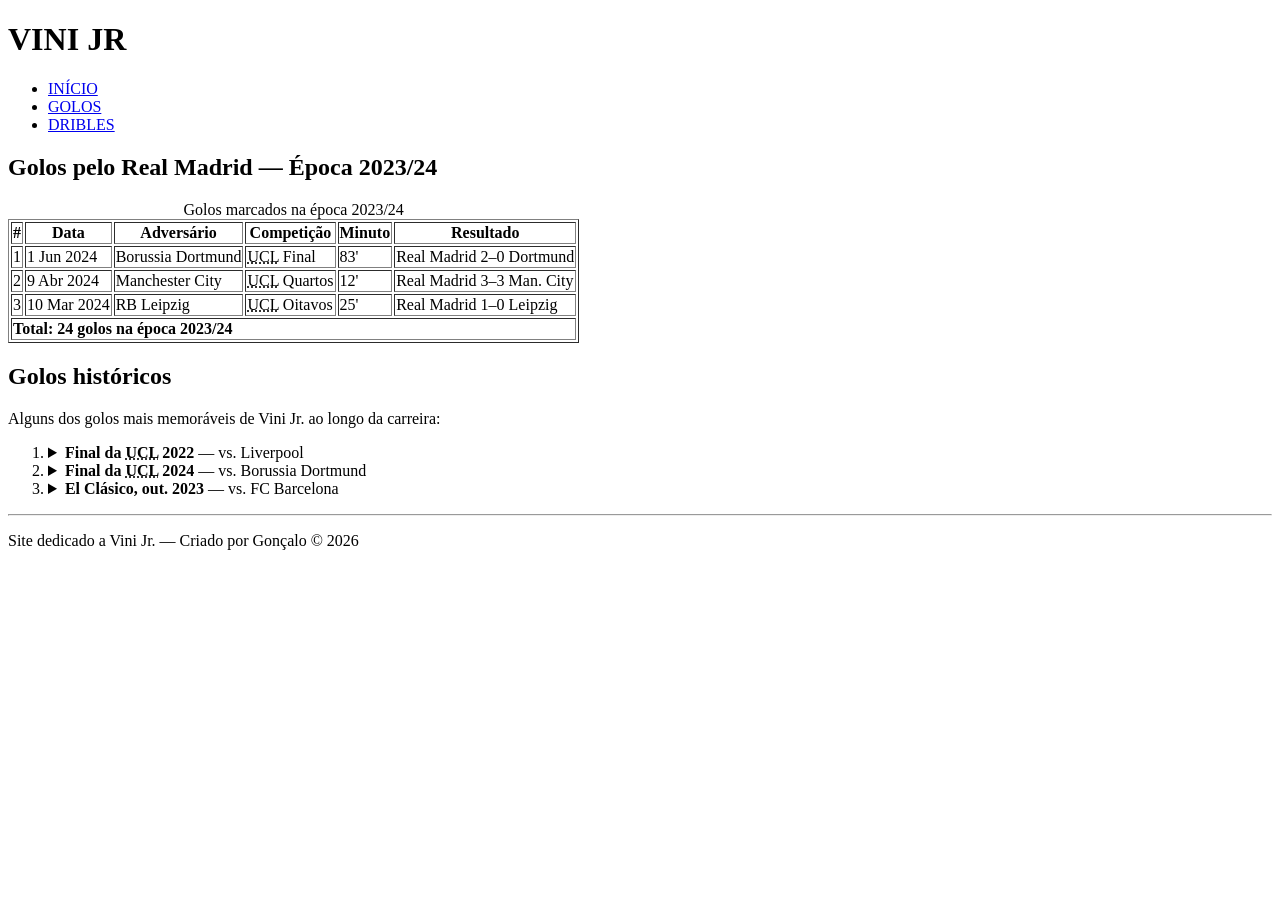
==== golos.html @ e5a8696d "Melhorias HTML: index.html e golos.html com semantica, tabelas e acessibilidade" ====
<!DOCTYPE html>

<html lang="pt">

<head>
    <meta charset="UTF-8">
    <meta name="viewport" content="width=device-width, initial-scale=1.0">
    <meta name="description"
        content="Lista completa de golos de Vinicius Jr. pelo Real Madrid e pela Seleção Brasileira.">
    <title>Golos de Vini Jr.</title>
    <link rel="icon" href="favicon.ico" type="image/x-icon">
</head>

<body>
    <header>
        <h1>VINI JR</h1>
        <nav>
            <ul>
                <li><a href="index.html">INÍCIO</a></li>
                <li><a href="golos.html">GOLOS</a></li>
                <li><a href="dribles.html">DRIBLES</a></li>
            </ul>
        </nav>
    </header>

    <main>
        <section>
            <h2>Golos pelo Real Madrid — Época <time datetime="2024">2023/24</time></h2>
            <table border="1">
                <caption>Golos marcados na época 2023/24</caption>
                <thead>
                    <tr>
                        <th scope="col">#</th>
                        <th scope="col">Data</th>
                        <th scope="col">Adversário</th>
                        <th scope="col">Competição</th>
                        <th scope="col">Minuto</th>
                        <th scope="col">Resultado</th>
                    </tr>
                </thead>
                <tbody>
                    <tr>
                        <td>1</td>
                        <td><time datetime="2024-06-01">1 Jun 2024</time></td>
                        <td>Borussia Dortmund</td>
                        <td><abbr title="Liga dos Campeões da UEFA">UCL</abbr> Final</td>
                        <td>83'</td>
                        <td>Real Madrid 2&ndash;0 Dortmund</td>
                    </tr>
                    <tr>
                        <td>2</td>
                        <td><time datetime="2024-04-09">9 Abr 2024</time></td>
                        <td>Manchester City</td>
                        <td><abbr title="Liga dos Campeões da UEFA">UCL</abbr> Quartos</td>
                        <td>12'</td>
                        <td>Real Madrid 3&ndash;3 Man. City</td>
                    </tr>
                    <tr>
                        <td>3</td>
                        <td><time datetime="2024-03-10">10 Mar 2024</time></td>
                        <td>RB Leipzig</td>
                        <td><abbr title="Liga dos Campeões da UEFA">UCL</abbr> Oitavos</td>
                        <td>25'</td>
                        <td>Real Madrid 1&ndash;0 Leipzig</td>
                    </tr>
                </tbody>
                <tfoot>
                    <tr>
                        <td colspan="6"><strong>Total: 24 golos na época 2023/24</strong></td>
                    </tr>
                </tfoot>
            </table>
        </section>

        <section>
            <h2>Golos históricos</h2>
            <p>Alguns dos golos mais memoráveis de Vini Jr. ao longo da carreira:</p>
            <ol>
                <li>
                    <details>
                        <summary><strong>Final da <abbr title="Liga dos Campeões">UCL</abbr> 2022</strong> — vs.
                            Liverpool</summary>
                        <p>Golo solitário que deu o título europeu ao Real Madrid. Remate cruzado ao segundo poste no
                            minuto <time datetime="PT59M">59'</time>.</p>
                    </details>
                </li>
                <li>
                    <details>
                        <summary><strong>Final da <abbr title="Liga dos Campeões">UCL</abbr> 2024</strong> — vs.
                            Borussia Dortmund</summary>
                        <p>Golo de cabeça no minuto <time datetime="PT83M">83'</time> que selou o segundo título europeu
                            consecutivo.</p>
                    </details>
                </li>
                <li>
                    <details>
                        <summary><strong>El Clásico, <time datetime="2023-10-28">out. 2023</time></strong> — vs. FC
                            Barcelona</summary>
                        <p>Drible e finalização de marca maior no clássico espanhol, contribuindo para a vitória do Real
                            Madrid.</p>
                    </details>
                </li>
            </ol>
        </section>
    </main>

    <footer>
        <hr>
        <p>Site dedicado a Vini Jr. &mdash; Criado por Gonçalo &copy; <time datetime="2026">2026</time></p>
    </footer>
</body>

</html>
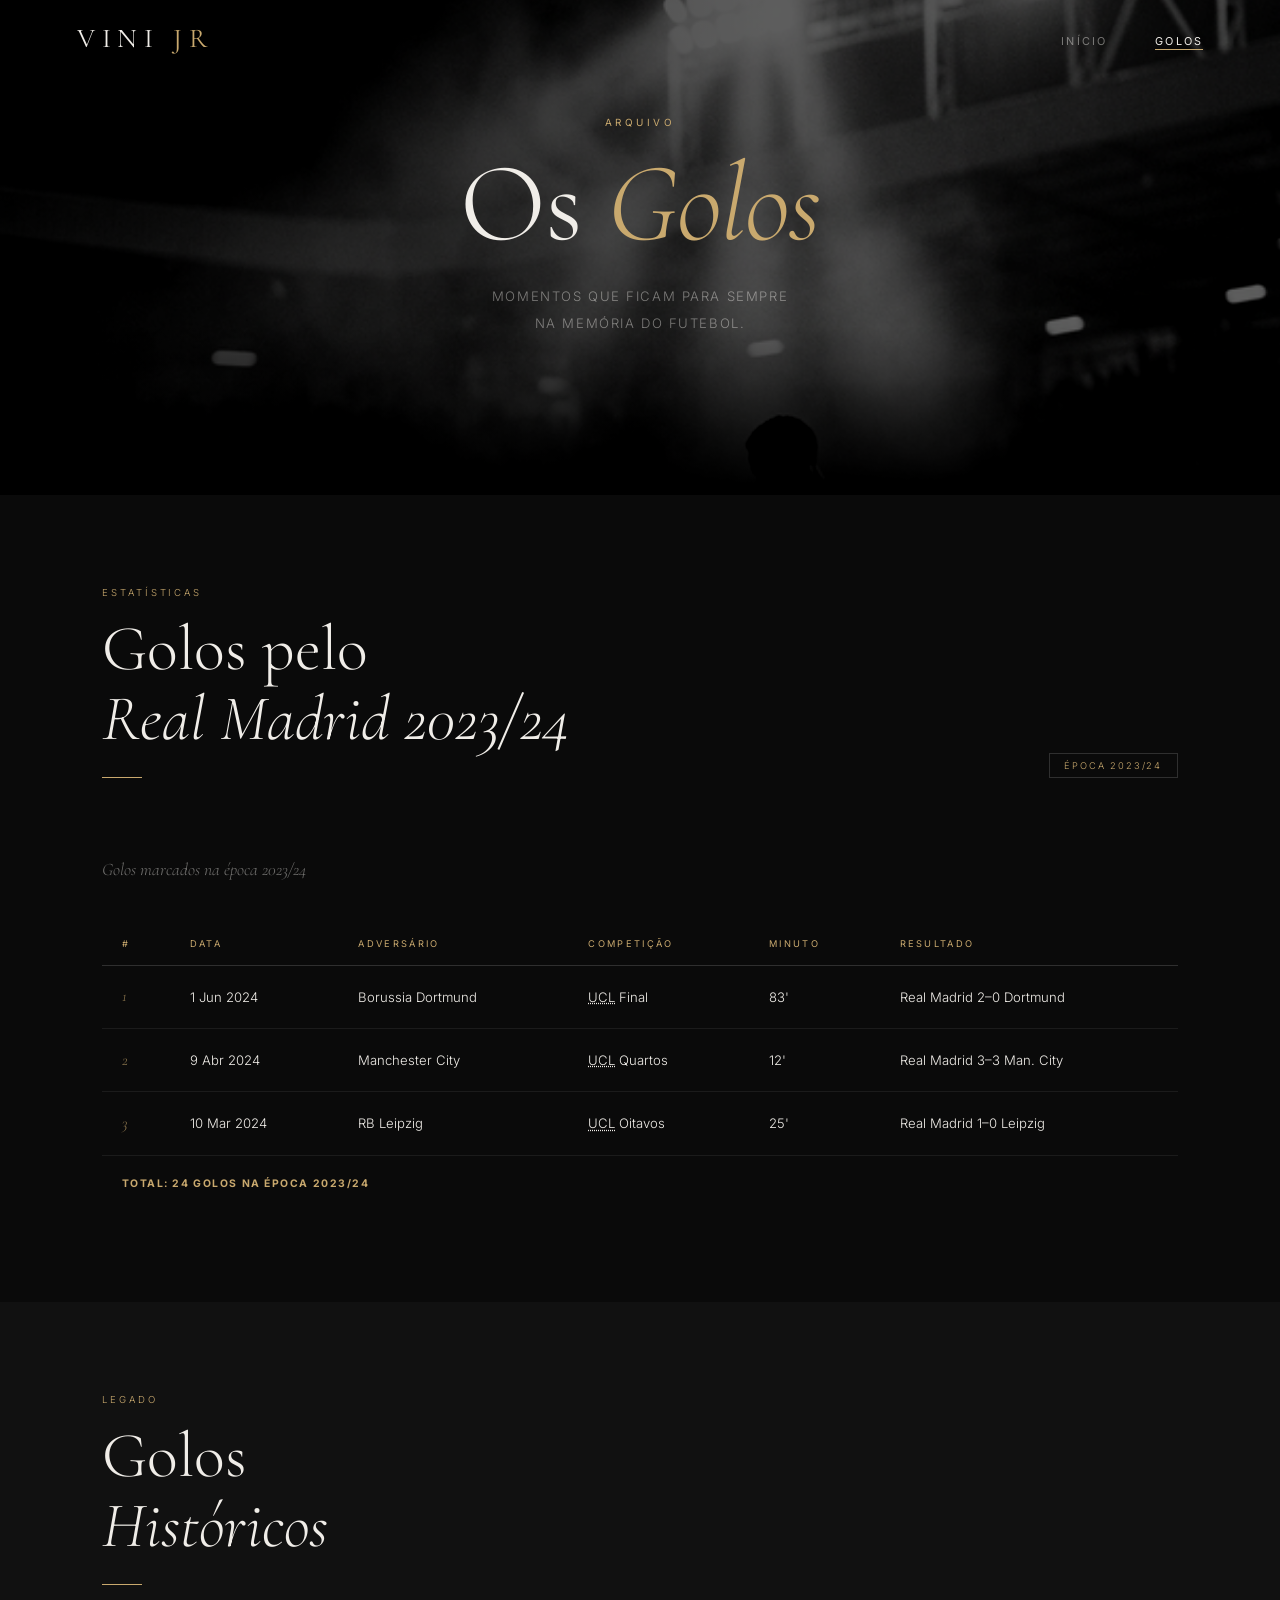
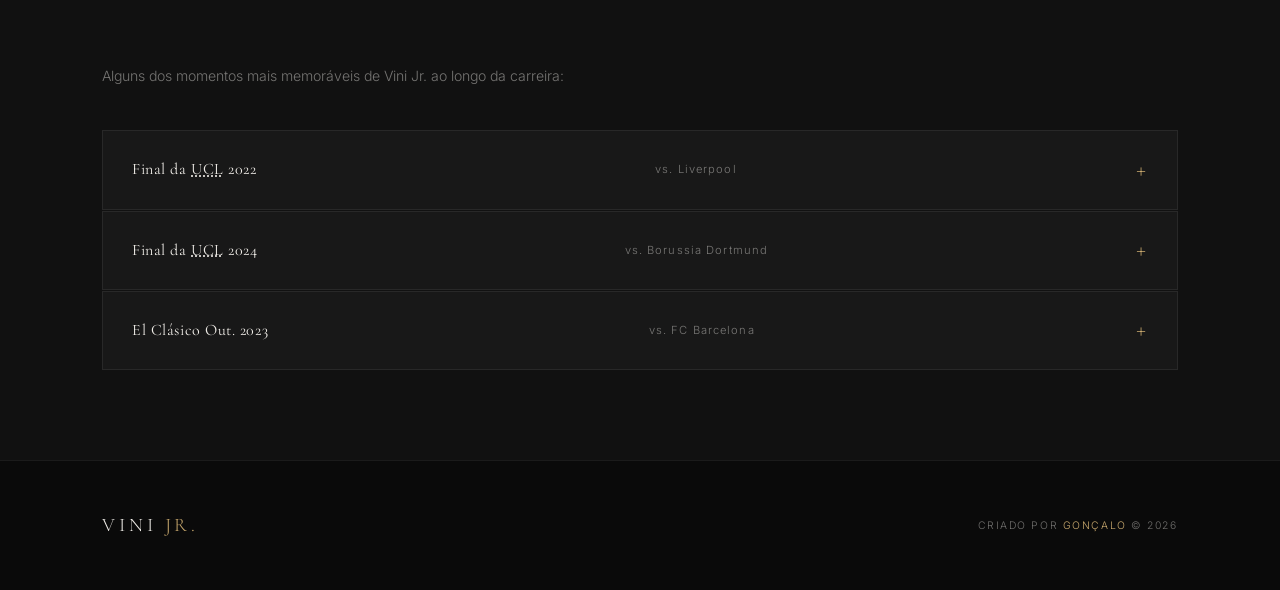
==== commit d73dc407: "feat: Iron Velvet redesign - editorial typography, glassmorphism, luxury minimalism" ====
--- a/golos.html
+++ b/golos.html
@@ -7,107 +7,182 @@
     <meta name="viewport" content="width=device-width, initial-scale=1.0">
     <meta name="description"
         content="Lista completa de golos de Vinicius Jr. pelo Real Madrid e pela Seleção Brasileira.">
-    <title>Golos de Vini Jr.</title>
+    <title>Golos de Vini Jr. — Arquivo</title>
+    <link rel="stylesheet" href="style.css">
     <link rel="icon" href="favicon.ico" type="image/x-icon">
 </head>
 
 <body>
-    <header>
-        <h1>VINI JR</h1>
+
+    <!-- ── NAV ────────────────────────────────────────── -->
+    <header class="nav" id="nav">
+        <a href="index.html" class="nav__logo">VINI <span>JR</span></a>
         <nav>
-            <ul>
-                <li><a href="index.html">INÍCIO</a></li>
-                <li><a href="golos.html">GOLOS</a></li>
-                <li><a href="dribles.html">DRIBLES</a></li>
+            <ul class="nav__links">
+                <li><a href="index.html">Início</a></li>
+                <li><a href="golos.html" class="active">Golos</a></li>
             </ul>
         </nav>
     </header>
 
     <main>
-        <section>
-            <h2>Golos pelo Real Madrid — Época <time datetime="2024">2023/24</time></h2>
-            <table border="1">
-                <caption>Golos marcados na época 2023/24</caption>
-                <thead>
-                    <tr>
-                        <th scope="col">#</th>
-                        <th scope="col">Data</th>
-                        <th scope="col">Adversário</th>
-                        <th scope="col">Competição</th>
-                        <th scope="col">Minuto</th>
-                        <th scope="col">Resultado</th>
-                    </tr>
-                </thead>
-                <tbody>
-                    <tr>
-                        <td>1</td>
-                        <td><time datetime="2024-06-01">1 Jun 2024</time></td>
-                        <td>Borussia Dortmund</td>
-                        <td><abbr title="Liga dos Campeões da UEFA">UCL</abbr> Final</td>
-                        <td>83'</td>
-                        <td>Real Madrid 2&ndash;0 Dortmund</td>
-                    </tr>
-                    <tr>
-                        <td>2</td>
-                        <td><time datetime="2024-04-09">9 Abr 2024</time></td>
-                        <td>Manchester City</td>
-                        <td><abbr title="Liga dos Campeões da UEFA">UCL</abbr> Quartos</td>
-                        <td>12'</td>
-                        <td>Real Madrid 3&ndash;3 Man. City</td>
-                    </tr>
-                    <tr>
-                        <td>3</td>
-                        <td><time datetime="2024-03-10">10 Mar 2024</time></td>
-                        <td>RB Leipzig</td>
-                        <td><abbr title="Liga dos Campeões da UEFA">UCL</abbr> Oitavos</td>
-                        <td>25'</td>
-                        <td>Real Madrid 1&ndash;0 Leipzig</td>
-                    </tr>
-                </tbody>
-                <tfoot>
-                    <tr>
-                        <td colspan="6"><strong>Total: 24 golos na época 2023/24</strong></td>
-                    </tr>
-                </tfoot>
-            </table>
+
+        <!-- ── PAGE HERO ──────────────────────────────── -->
+        <section class="hero" style="height:55svh; min-height:380px;" aria-label="Arquivo de golos">
+            <div class="hero__bg" role="img" aria-label="Background cinematográfico"></div>
+            <div class="hero__content" style="animation: fadeUp 1s ease both;">
+                <p class="hero__eyebrow">Arquivo</p>
+                <h1 class="hero__title" style="font-size: clamp(3rem, 9vw, 7rem);">Os <em>Golos</em></h1>
+                <p class="hero__sub">Momentos que ficam para sempre na memória do futebol.</p>
+            </div>
         </section>
 
-        <section>
-            <h2>Golos históricos</h2>
-            <p>Alguns dos golos mais memoráveis de Vini Jr. ao longo da carreira:</p>
-            <ol>
+        <!-- ── GOALS TABLE ────────────────────────────── -->
+        <section class="section" id="golos-tabela">
+            <div class="section__header reveal">
+                <div>
+                    <p class="section__eyebrow">Estatísticas</p>
+                    <h2 class="section__title">Golos pelo<br><em>Real Madrid 2023/24</em></h2>
+                    <div class="section__rule"></div>
+                </div>
+                <span class="tag">Época 2023/24</span>
+            </div>
+
+            <div class="reveal reveal--d1" style="overflow-x:auto;">
+                <table class="goals-table">
+                    <caption>Golos marcados na época 2023/24</caption>
+                    <thead>
+                        <tr>
+                            <th scope="col">#</th>
+                            <th scope="col">Data</th>
+                            <th scope="col">Adversário</th>
+                            <th scope="col">Competição</th>
+                            <th scope="col">Minuto</th>
+                            <th scope="col">Resultado</th>
+                        </tr>
+                    </thead>
+                    <tbody>
+                        <tr>
+                            <td><span class="goal-nr">1</span></td>
+                            <td><time datetime="2024-06-01">1 Jun 2024</time></td>
+                            <td>Borussia Dortmund</td>
+                            <td><abbr title="Liga dos Campeões da UEFA">UCL</abbr> Final</td>
+                            <td>83'</td>
+                            <td>Real Madrid 2&ndash;0 Dortmund</td>
+                        </tr>
+                        <tr>
+                            <td><span class="goal-nr">2</span></td>
+                            <td><time datetime="2024-04-09">9 Abr 2024</time></td>
+                            <td>Manchester City</td>
+                            <td><abbr title="Liga dos Campeões da UEFA">UCL</abbr> Quartos</td>
+                            <td>12'</td>
+                            <td>Real Madrid 3&ndash;3 Man. City</td>
+                        </tr>
+                        <tr>
+                            <td><span class="goal-nr">3</span></td>
+                            <td><time datetime="2024-03-10">10 Mar 2024</time></td>
+                            <td>RB Leipzig</td>
+                            <td><abbr title="Liga dos Campeões da UEFA">UCL</abbr> Oitavos</td>
+                            <td>25'</td>
+                            <td>Real Madrid 1&ndash;0 Leipzig</td>
+                        </tr>
+                    </tbody>
+                    <tfoot>
+                        <tr>
+                            <td colspan="6"><strong>Total: 24 golos na época 2023/24</strong></td>
+                        </tr>
+                    </tfoot>
+                </table>
+            </div>
+        </section>
+
+        <!-- ── HISTORIC GOALS ──────────────────────────── -->
+        <section class="section section--alt" id="golos-historicos">
+            <div class="section__header reveal">
+                <div>
+                    <p class="section__eyebrow">Legado</p>
+                    <h2 class="section__title">Golos<br><em>Históricos</em></h2>
+                    <div class="section__rule"></div>
+                </div>
+            </div>
+
+            <p class="reveal reveal--d1"
+                style="color:var(--clr-muted); font-size:0.88rem; margin-bottom:2.5rem; max-width:55ch; line-height:2;">
+                Alguns dos momentos mais memoráveis de Vini Jr. ao longo da carreira:
+            </p>
+
+            <ol class="historic-list reveal reveal--d2">
                 <li>
                     <details>
-                        <summary><strong>Final da <abbr title="Liga dos Campeões">UCL</abbr> 2022</strong> — vs.
-                            Liverpool</summary>
-                        <p>Golo solitário que deu o título europeu ao Real Madrid. Remate cruzado ao segundo poste no
-                            minuto <time datetime="PT59M">59'</time>.</p>
+                        <summary>
+                            <strong>Final da <abbr title="Liga dos Campeões">UCL</abbr> 2022</strong>
+                            <span style="font-size:0.7rem;color:var(--clr-muted);letter-spacing:.1em;">vs.
+                                Liverpool</span>
+                        </summary>
+                        <div class="detail-body">
+                            Golo solitário que deu o título europeu ao Real Madrid. Remate cruzado ao segundo
+                            poste no minuto <time datetime="PT59M">59'</time>. Um golo que o imortalizou.
+                        </div>
                     </details>
                 </li>
                 <li>
                     <details>
-                        <summary><strong>Final da <abbr title="Liga dos Campeões">UCL</abbr> 2024</strong> — vs.
-                            Borussia Dortmund</summary>
-                        <p>Golo de cabeça no minuto <time datetime="PT83M">83'</time> que selou o segundo título europeu
-                            consecutivo.</p>
+                        <summary>
+                            <strong>Final da <abbr title="Liga dos Campeões">UCL</abbr> 2024</strong>
+                            <span style="font-size:0.7rem;color:var(--clr-muted);letter-spacing:.1em;">vs. Borussia
+                                Dortmund</span>
+                        </summary>
+                        <div class="detail-body">
+                            Golo de cabeça no minuto <time datetime="PT83M">83'</time> que selou o segundo
+                            título europeu consecutivo. A confirmação de uma geração dourada.
+                        </div>
                     </details>
                 </li>
                 <li>
                     <details>
-                        <summary><strong>El Clásico, <time datetime="2023-10-28">out. 2023</time></strong> — vs. FC
-                            Barcelona</summary>
-                        <p>Drible e finalização de marca maior no clássico espanhol, contribuindo para a vitória do Real
-                            Madrid.</p>
+                        <summary>
+                            <strong>El Clásico <time datetime="2023-10">Out. 2023</time></strong>
+                            <span style="font-size:0.7rem;color:var(--clr-muted);letter-spacing:.1em;">vs. FC
+                                Barcelona</span>
+                        </summary>
+                        <div class="detail-body">
+                            Drible e finalização de marca maior no clássico espanhol. Um golo que deixou o
+                            Camp Nou em silêncio e o mundo a aplaudir.
+                        </div>
                     </details>
                 </li>
             </ol>
         </section>
+
     </main>
 
-    <footer>
-        <hr>
-        <p>Site dedicado a Vini Jr. &mdash; Criado por Gonçalo &copy; <time datetime="2026">2026</time></p>
+    <!-- ── FOOTER ──────────────────────────────────────── -->
+    <footer class="footer">
+        <div class="footer__logo">Vini <span style="color:var(--clr-gold)">Jr.</span></div>
+        <p class="footer__copy">
+            Criado por <span>Gonçalo</span> &copy; <time datetime="2026">2026</time>
+        </p>
     </footer>
+
+    <!-- ── SCRIPTS ─────────────────────────────────────── -->
+    <script>
+        // Nav scroll effect
+        const nav = document.getElementById('nav');
+        window.addEventListener('scroll', () => {
+            nav.classList.toggle('scrolled', window.scrollY > 40);
+        }, { passive: true });
+
+        // Reveal on scroll
+        const reveals = document.querySelectorAll('.reveal');
+        const io = new IntersectionObserver(
+            (entries) => entries.forEach(e => {
+                if (e.isIntersecting) { e.target.classList.add('visible'); io.unobserve(e.target); }
+            }),
+            { threshold: 0.12 }
+        );
+        reveals.forEach(el => io.observe(el));
+    </script>
+
 </body>
 
 </html>
--- a/style.css
+++ b/style.css
@@ -0,0 +1,755 @@
+/* ============================================================
+   IRON VELVET — Design System
+   Vini Jr. Editorial Site
+   ============================================================ */
+
+@import url('https://fonts.googleapis.com/css2?family=Cormorant+Garamond:ital,wght@0,300;0,400;0,500;0,600;1,300;1,400&family=Inter:wght@200;300;400;500&display=swap');
+
+/* ── TOKENS ─────────────────────────────────────────────── */
+:root {
+    --clr-void: #0a0a0a;
+    --clr-dark: #111111;
+    --clr-surface: #181818;
+    --clr-border: rgba(255, 255, 255, 0.07);
+    --clr-border-hi: rgba(255, 255, 255, 0.15);
+    --clr-off-white: #f0ede8;
+    --clr-muted: rgba(240, 237, 232, 0.45);
+    --clr-gold: #c9a96e;
+    --clr-gold-dim: rgba(201, 169, 110, 0.18);
+    --clr-glass-bg: rgba(255, 255, 255, 0.03);
+    --clr-glass-hover: rgba(255, 255, 255, 0.055);
+
+    --font-serif: 'Cormorant Garamond', Georgia, serif;
+    --font-sans: 'Inter', system-ui, sans-serif;
+
+    --nav-h: 80px;
+    --ease-out: cubic-bezier(0.16, 1, 0.3, 1);
+}
+
+/* ── RESET ───────────────────────────────────────────────── */
+*,
+*::before,
+*::after {
+    box-sizing: border-box;
+    margin: 0;
+    padding: 0;
+}
+
+html {
+    scroll-behavior: smooth;
+}
+
+body {
+    background-color: var(--clr-void);
+    color: var(--clr-off-white);
+    font-family: var(--font-sans);
+    font-weight: 300;
+    font-size: 15px;
+    line-height: 1.7;
+    -webkit-font-smoothing: antialiased;
+    overflow-x: hidden;
+}
+
+img {
+    display: block;
+    max-width: 100%;
+}
+
+a {
+    text-decoration: none;
+    color: inherit;
+}
+
+ul,
+ol {
+    list-style: none;
+}
+
+/* ── SCROLLBAR ───────────────────────────────────────────── */
+::-webkit-scrollbar {
+    width: 3px;
+}
+
+::-webkit-scrollbar-track {
+    background: var(--clr-void);
+}
+
+::-webkit-scrollbar-thumb {
+    background: var(--clr-gold);
+    border-radius: 2px;
+}
+
+/* ── NAVIGATION ─────────────────────────────────────────── */
+.nav {
+    position: fixed;
+    top: 0;
+    left: 0;
+    right: 0;
+    z-index: 100;
+    height: var(--nav-h);
+    display: flex;
+    align-items: center;
+    justify-content: space-between;
+    padding: 0 clamp(2rem, 6vw, 6rem);
+    border-bottom: 1px solid transparent;
+    transition: border-color 0.4s, background 0.4s;
+}
+
+.nav.scrolled {
+    border-bottom-color: var(--clr-border);
+    background: rgba(10, 10, 10, 0.82);
+    backdrop-filter: blur(20px);
+    -webkit-backdrop-filter: blur(20px);
+}
+
+.nav__logo {
+    font-family: var(--font-serif);
+    font-size: 1.7rem;
+    font-weight: 400;
+    letter-spacing: 0.25em;
+    color: var(--clr-off-white);
+    text-transform: uppercase;
+}
+
+.nav__logo span {
+    color: var(--clr-gold);
+}
+
+.nav__links {
+    display: flex;
+    gap: 3rem;
+    align-items: center;
+}
+
+.nav__links a {
+    font-size: 0.68rem;
+    font-weight: 400;
+    letter-spacing: 0.2em;
+    text-transform: uppercase;
+    color: var(--clr-muted);
+    position: relative;
+    padding-bottom: 2px;
+    transition: color 0.3s var(--ease-out);
+}
+
+.nav__links a::after {
+    content: '';
+    position: absolute;
+    bottom: 0;
+    left: 0;
+    width: 0;
+    height: 1px;
+    background: var(--clr-gold);
+    transition: width 0.35s var(--ease-out);
+}
+
+.nav__links a:hover,
+.nav__links a.active {
+    color: var(--clr-off-white);
+}
+
+.nav__links a:hover::after,
+.nav__links a.active::after {
+    width: 100%;
+}
+
+/* ── HERO ────────────────────────────────────────────────── */
+.hero {
+    position: relative;
+    height: 100svh;
+    min-height: 620px;
+    display: grid;
+    place-items: center;
+    overflow: hidden;
+}
+
+.hero__bg {
+    position: absolute;
+    inset: 0;
+    background-image: url('hero.png');
+    background-size: cover;
+    background-position: center 20%;
+    filter: brightness(0.38) contrast(1.1);
+    transform: scale(1.06);
+    transition: transform 8s ease;
+}
+
+.hero:hover .hero__bg {
+    transform: scale(1.0);
+}
+
+/* gradient veil */
+.hero__bg::after {
+    content: '';
+    position: absolute;
+    inset: 0;
+    background:
+        linear-gradient(to top, var(--clr-void) 0%, transparent 35%),
+        linear-gradient(to right, rgba(10, 10, 10, 0.5) 0%, transparent 60%);
+}
+
+.hero__content {
+    position: relative;
+    z-index: 2;
+    text-align: center;
+    padding: 0 clamp(1.5rem, 5vw, 4rem);
+    animation: fadeUp 1.2s var(--ease-out) both;
+}
+
+.hero__eyebrow {
+    font-family: var(--font-sans);
+    font-size: 0.62rem;
+    font-weight: 400;
+    letter-spacing: 0.35em;
+    text-transform: uppercase;
+    color: var(--clr-gold);
+    margin-bottom: 1.4rem;
+}
+
+.hero__title {
+    font-family: var(--font-serif);
+    font-size: clamp(4.5rem, 13vw, 11rem);
+    font-weight: 300;
+    line-height: 0.9;
+    letter-spacing: -0.01em;
+    color: var(--clr-off-white);
+    margin-bottom: 1.8rem;
+}
+
+.hero__title em {
+    font-style: italic;
+    color: var(--clr-gold);
+}
+
+.hero__sub {
+    font-size: 0.82rem;
+    font-weight: 300;
+    letter-spacing: 0.12em;
+    color: var(--clr-muted);
+    max-width: 38ch;
+    margin: 0 auto 2.8rem;
+    line-height: 2;
+    text-transform: uppercase;
+}
+
+.hero__scroll {
+    display: inline-flex;
+    flex-direction: column;
+    align-items: center;
+    gap: 0.6rem;
+    margin-top: 1rem;
+    cursor: pointer;
+}
+
+.hero__scroll span {
+    font-size: 0.58rem;
+    letter-spacing: 0.3em;
+    text-transform: uppercase;
+    color: var(--clr-muted);
+}
+
+.scroll-line {
+    width: 1px;
+    height: 52px;
+    background: linear-gradient(to bottom, var(--clr-gold), transparent);
+    animation: scrollPulse 2s ease-in-out infinite;
+}
+
+/* ── STAT BAR ────────────────────────────────────────────── */
+.stat-bar {
+    display: grid;
+    grid-template-columns: repeat(3, 1fr);
+    border-top: 1px solid var(--clr-border);
+    border-bottom: 1px solid var(--clr-border);
+}
+
+.stat-bar__item {
+    padding: 2.8rem clamp(1.5rem, 4vw, 4rem);
+    text-align: center;
+    border-right: 1px solid var(--clr-border);
+    transition: background 0.4s;
+}
+
+.stat-bar__item:last-child {
+    border-right: none;
+}
+
+.stat-bar__item:hover {
+    background: var(--clr-glass-hover);
+}
+
+.stat-bar__num {
+    font-family: var(--font-serif);
+    font-size: clamp(2.8rem, 5vw, 4.5rem);
+    font-weight: 300;
+    color: var(--clr-off-white);
+    line-height: 1;
+}
+
+.stat-bar__label {
+    font-size: 0.6rem;
+    font-weight: 400;
+    letter-spacing: 0.25em;
+    text-transform: uppercase;
+    color: var(--clr-gold);
+    margin-top: 0.5rem;
+}
+
+/* ── LAYOUT WRAPPERS ─────────────────────────────────────── */
+.section {
+    padding: clamp(5rem, 10vh, 9rem) clamp(2rem, 8vw, 8rem);
+}
+
+.section--alt {
+    background: var(--clr-dark);
+}
+
+.section__header {
+    display: flex;
+    align-items: flex-end;
+    justify-content: space-between;
+    margin-bottom: clamp(3rem, 6vw, 5rem);
+    gap: 2rem;
+    flex-wrap: wrap;
+}
+
+.section__eyebrow {
+    font-size: 0.6rem;
+    letter-spacing: 0.3em;
+    text-transform: uppercase;
+    color: var(--clr-gold);
+    margin-bottom: 0.8rem;
+}
+
+.section__title {
+    font-family: var(--font-serif);
+    font-size: clamp(2.4rem, 5vw, 4rem);
+    font-weight: 300;
+    line-height: 1.1;
+    color: var(--clr-off-white);
+}
+
+.section__title em {
+    font-style: italic;
+}
+
+.section__rule {
+    width: 40px;
+    height: 1px;
+    background: var(--clr-gold);
+    margin-top: 1.4rem;
+}
+
+/* ── BIO BLOCK ───────────────────────────────────────────── */
+.bio {
+    display: grid;
+    grid-template-columns: 1fr 1fr;
+    gap: clamp(3rem, 6vw, 7rem);
+    align-items: start;
+}
+
+.bio__text p {
+    color: var(--clr-muted);
+    font-size: 0.95rem;
+    line-height: 2;
+    margin-bottom: 1.5rem;
+}
+
+.bio__text strong {
+    color: var(--clr-off-white);
+    font-weight: 400;
+}
+
+.bio__text em {
+    color: var(--clr-gold);
+    font-style: normal;
+}
+
+/* ── DATA TABLE (Ficha) ──────────────────────────────────── */
+.player-card {
+    background: var(--clr-glass-bg);
+    border: 1px solid var(--clr-border);
+    border-radius: 2px;
+    overflow: hidden;
+    backdrop-filter: blur(8px);
+}
+
+.player-card caption {
+    display: none;
+    /* accessible, hidden visually */
+}
+
+.player-card th,
+.player-card td {
+    padding: 1.1rem 1.6rem;
+    font-size: 0.82rem;
+    text-align: left;
+    border-bottom: 1px solid var(--clr-border);
+}
+
+.player-card tr:last-child th,
+.player-card tr:last-child td {
+    border-bottom: none;
+}
+
+.player-card th {
+    font-family: var(--font-sans);
+    font-weight: 400;
+    letter-spacing: 0.15em;
+    text-transform: uppercase;
+    font-size: 0.6rem;
+    color: var(--clr-gold);
+    width: 42%;
+}
+
+.player-card td {
+    color: var(--clr-off-white);
+    font-weight: 300;
+}
+
+.player-card tr:hover td,
+.player-card tr:hover th {
+    background: var(--clr-glass-hover);
+}
+
+/* ── CONQUISTAS ──────────────────────────────────────────── */
+.trophies {
+    display: grid;
+    grid-template-columns: repeat(auto-fill, minmax(240px, 1fr));
+    gap: 1px;
+    border: 1px solid var(--clr-border);
+}
+
+.trophy-item {
+    padding: 2.4rem 2rem;
+    background: var(--clr-surface);
+    display: flex;
+    flex-direction: column;
+    gap: 0.6rem;
+    border-right: 1px solid var(--clr-border);
+    transition: background 0.3s var(--ease-out), transform 0.3s var(--ease-out);
+    position: relative;
+    overflow: hidden;
+}
+
+.trophy-item::before {
+    content: '';
+    position: absolute;
+    bottom: 0;
+    left: 0;
+    width: 0;
+    height: 1px;
+    background: var(--clr-gold);
+    transition: width 0.5s var(--ease-out);
+}
+
+.trophy-item:hover {
+    background: var(--clr-glass-hover);
+}
+
+.trophy-item:hover::before {
+    width: 100%;
+}
+
+.trophy-item__icon {
+    font-size: 1.6rem;
+    line-height: 1;
+}
+
+.trophy-item__title {
+    font-family: var(--font-serif);
+    font-size: 1.25rem;
+    font-weight: 400;
+    color: var(--clr-off-white);
+}
+
+.trophy-item__year {
+    font-size: 0.65rem;
+    letter-spacing: 0.2em;
+    text-transform: uppercase;
+    color: var(--clr-gold);
+}
+
+/* ── GOALS TABLE ─────────────────────────────────────────── */
+.goals-table {
+    width: 100%;
+    border-collapse: collapse;
+    font-size: 0.82rem;
+}
+
+.goals-table caption {
+    font-family: var(--font-serif);
+    font-size: 1.1rem;
+    font-style: italic;
+    color: var(--clr-muted);
+    text-align: left;
+    margin-bottom: 1.2rem;
+    padding-bottom: 1.2rem;
+}
+
+.goals-table thead th {
+    padding: 0.8rem 1.2rem;
+    font-size: 0.58rem;
+    letter-spacing: 0.25em;
+    text-transform: uppercase;
+    color: var(--clr-gold);
+    font-weight: 400;
+    text-align: left;
+    border-bottom: 1px solid var(--clr-border-hi);
+}
+
+.goals-table tbody td {
+    padding: 1.1rem 1.2rem;
+    color: var(--clr-off-white);
+    font-weight: 300;
+    border-bottom: 1px solid var(--clr-border);
+    transition: background 0.25s;
+}
+
+.goals-table tbody tr:hover td {
+    background: var(--clr-glass-hover);
+}
+
+.goals-table tfoot td {
+    padding: 1.2rem 1.2rem;
+    font-size: 0.65rem;
+    letter-spacing: 0.15em;
+    text-transform: uppercase;
+    color: var(--clr-gold);
+    border-top: 1px solid var(--clr-border-hi);
+    font-weight: 400;
+}
+
+/* ── GOAL NR BADGE ───────────────────────────────────────── */
+.goal-nr {
+    font-family: var(--font-serif);
+    font-size: 1rem;
+    font-style: italic;
+    color: var(--clr-gold);
+    opacity: 0.7;
+}
+
+/* ── DETAILS / HISTORIC GOALS ────────────────────────────── */
+.historic-list {
+    display: flex;
+    flex-direction: column;
+    gap: 1px;
+}
+
+.historic-list li {
+    list-style: none;
+}
+
+details {
+    background: var(--clr-glass-bg);
+    border: 1px solid var(--clr-border);
+    border-radius: 0;
+    overflow: hidden;
+    transition: border-color 0.3s;
+}
+
+details[open] {
+    border-color: var(--clr-border-hi);
+}
+
+details summary {
+    padding: 1.4rem 1.8rem;
+    cursor: pointer;
+    list-style: none;
+    display: flex;
+    justify-content: space-between;
+    align-items: center;
+    gap: 1rem;
+    user-select: none;
+    color: var(--clr-off-white);
+    font-size: 0.85rem;
+    letter-spacing: 0.04em;
+    transition: background 0.3s;
+}
+
+details summary::-webkit-details-marker {
+    display: none;
+}
+
+details summary::after {
+    content: '+';
+    font-size: 1.2rem;
+    font-weight: 200;
+    color: var(--clr-gold);
+    transition: transform 0.35s var(--ease-out);
+    flex-shrink: 0;
+}
+
+details[open] summary::after {
+    transform: rotate(45deg);
+}
+
+details summary:hover {
+    background: var(--clr-glass-hover);
+}
+
+details summary strong {
+    font-family: var(--font-serif);
+    font-weight: 400;
+    font-size: 1rem;
+}
+
+details .detail-body {
+    padding: 0 1.8rem 1.6rem;
+    color: var(--clr-muted);
+    font-size: 0.85rem;
+    line-height: 1.9;
+}
+
+/* ── FOOTER ──────────────────────────────────────────────── */
+.footer {
+    padding: 3rem clamp(2rem, 8vw, 8rem);
+    border-top: 1px solid var(--clr-border);
+    display: flex;
+    align-items: center;
+    justify-content: space-between;
+    flex-wrap: wrap;
+    gap: 1.5rem;
+}
+
+.footer__logo {
+    font-family: var(--font-serif);
+    font-size: 1.2rem;
+    letter-spacing: 0.2em;
+    text-transform: uppercase;
+}
+
+.footer__copy {
+    font-size: 0.65rem;
+    letter-spacing: 0.15em;
+    text-transform: uppercase;
+    color: var(--clr-muted);
+}
+
+.footer__copy span {
+    color: var(--clr-gold);
+}
+
+/* ── DIVIDER ─────────────────────────────────────────────── */
+.divider {
+    width: 100%;
+    height: 1px;
+    background: var(--clr-border);
+    border: none;
+}
+
+/* ── ANIMATIONS ──────────────────────────────────────────── */
+@keyframes fadeUp {
+    from {
+        opacity: 0;
+        transform: translateY(28px);
+    }
+
+    to {
+        opacity: 1;
+        transform: translateY(0);
+    }
+}
+
+@keyframes scrollPulse {
+
+    0%,
+    100% {
+        opacity: 1;
+        transform: scaleY(1);
+    }
+
+    50% {
+        opacity: 0.3;
+        transform: scaleY(0.6);
+    }
+}
+
+/* Reveal on scroll */
+.reveal {
+    opacity: 0;
+    transform: translateY(30px);
+    transition: opacity 0.8s var(--ease-out), transform 0.8s var(--ease-out);
+}
+
+.reveal.visible {
+    opacity: 1;
+    transform: translateY(0);
+}
+
+.reveal--d1 {
+    transition-delay: 0.1s;
+}
+
+.reveal--d2 {
+    transition-delay: 0.2s;
+}
+
+.reveal--d3 {
+    transition-delay: 0.3s;
+}
+
+.reveal--d4 {
+    transition-delay: 0.4s;
+}
+
+/* ── TAG / PILL ──────────────────────────────────────────── */
+.tag {
+    display: inline-block;
+    padding: 0.25rem 0.9rem;
+    border: 1px solid var(--clr-border-hi);
+    font-size: 0.58rem;
+    letter-spacing: 0.2em;
+    text-transform: uppercase;
+    color: var(--clr-gold);
+    border-radius: 0;
+}
+
+/* ── RESPONSIVE ──────────────────────────────────────────── */
+@media (max-width: 900px) {
+    .bio {
+        grid-template-columns: 1fr;
+    }
+
+    .section__header {
+        flex-direction: column;
+        align-items: flex-start;
+    }
+
+    .stat-bar {
+        grid-template-columns: 1fr;
+    }
+
+    .stat-bar__item {
+        border-right: none;
+        border-bottom: 1px solid var(--clr-border);
+    }
+
+    .stat-bar__item:last-child {
+        border-bottom: none;
+    }
+}
+
+@media (max-width: 600px) {
+    .nav__logo {
+        font-size: 1.3rem;
+    }
+
+    .nav__links {
+        gap: 1.6rem;
+    }
+
+    .hero__title {
+        font-size: clamp(3.5rem, 17vw, 5.5rem);
+    }
+
+    .goals-table {
+        display: block;
+        overflow-x: auto;
+    }
+
+    .footer {
+        flex-direction: column;
+        text-align: center;
+    }
+}
